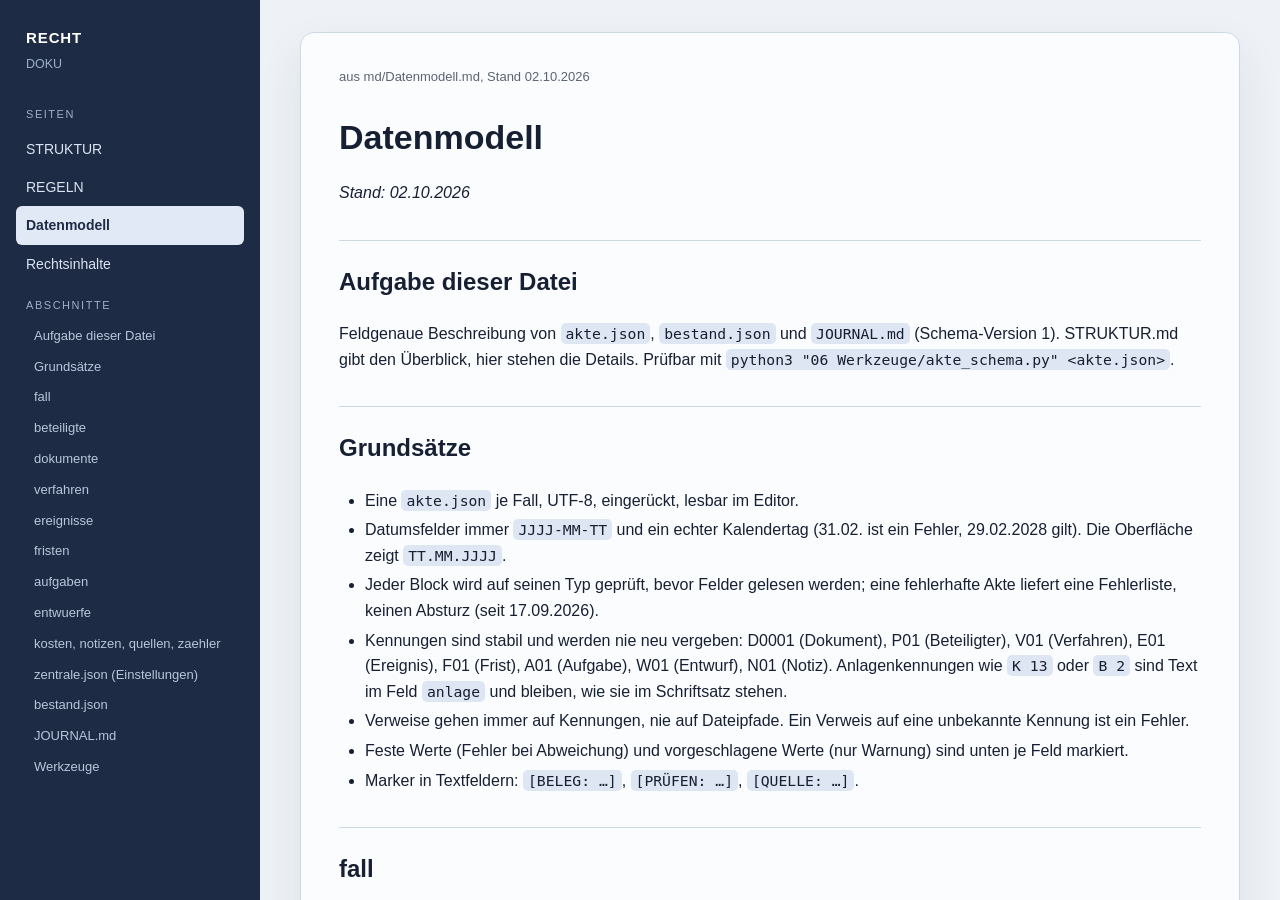
==== DOKU/Datenmodell.html @ 083ba7a0 "Chronologie als zweiseitiger Zeitpfad Die Seite 05 der Fallakte war eine einfache Liste. Außenstehen" ====
<!DOCTYPE html>
<html lang="de">
<head>
<meta charset="UTF-8">
<meta name="viewport" content="width=device-width, initial-scale=1">
<title>Datenmodell · Recht DOKU</title>
<style>
:root{--bg:#eef2f6;--paper:#fbfcfe;--text:#172033;--muted:#5b6472;--line:#cfd8e6;--soft:#e7edf5;--accent:#2f6fed;--code:#dde6f2;--nav:#1d2b44;--navtext:#dbe4f2}
*{box-sizing:border-box}html,body{height:100%;margin:0;overflow:hidden}
body{font-family:-apple-system,BlinkMacSystemFont,"Segoe UI",sans-serif;background:var(--bg);color:var(--text);line-height:1.6;display:grid;grid-template-columns:260px minmax(0,1fr)}
aside{background:var(--nav);color:var(--navtext);overflow-y:auto;min-height:0;padding:26px 16px}
aside .marke{color:#fff;font-weight:700;font-size:15px;letter-spacing:.06em;padding:0 10px 18px}
aside .marke small{display:block;color:#9fb0c9;font-weight:400;letter-spacing:0;margin-top:4px}
aside .titel{font-size:11px;letter-spacing:.14em;color:#9fb0c9;padding:14px 10px 6px;text-transform:uppercase}
aside a{display:block;color:var(--navtext);text-decoration:none;padding:8px 10px;border-radius:6px;font-size:14px}
aside a:hover{background:#ffffff14}aside a.aktiv{background:#e2e9f6;color:#1d2b44;font-weight:600}
aside a.abschnitt{font-size:13px;padding:5px 10px 5px 18px;color:#b9c6da}
main{overflow-y:auto;min-height:0;padding:32px 40px 60px}
article{max-width:960px;margin:0 auto;background:var(--paper);border:1px solid var(--line);border-radius:14px;padding:34px 38px;box-shadow:0 18px 45px rgba(23,32,51,.08)}
.stamp{color:var(--muted);font-size:13px;margin:0 0 22px}
h1{font-size:34px;margin:0 0 8px}h2{margin-top:34px;border-top:1px solid var(--line);padding-top:22px;scroll-margin-top:12px}h3{margin-top:22px}
p,li{font-size:16px}blockquote{background:var(--soft);border-left:5px solid var(--accent);margin:16px 0;padding:12px 18px;border-radius:8px}
table{width:100%;border-collapse:separate;border-spacing:0;background:#f8fafd;border:1px solid var(--line);border-radius:10px;overflow:hidden;margin:14px 0}
th,td{border-bottom:1px solid var(--line);padding:9px 12px;text-align:left;vertical-align:top;font-size:15px}th{background:var(--soft)}tr:last-child td{border-bottom:0}
code{background:var(--code);padding:2px 5px;border-radius:5px;font-size:.92em}pre{background:#eef3f8;border:1px solid var(--line);padding:16px;border-radius:10px;overflow:auto;line-height:1.45}pre code{background:transparent;padding:0}
ul,ol{padding-left:26px}li{margin:4px 0}
li.offen,li.erledigt,li.arbeit{list-style:none;margin-left:-22px;padding-left:0}
.kasten{display:inline-block;width:20px;height:20px;line-height:18px;text-align:center;border:1px solid #8a97ab;border-radius:5px;margin-right:8px;font-size:12px;font-family:ui-monospace,Menlo,monospace;background:#fff}
li.erledigt .kasten{background:#2f8f5b;color:#fff;border-color:#2f8f5b}li.arbeit .kasten{background:#e7b23c;color:#fff;border-color:#e7b23c}li.erledigt{color:var(--muted)}
hr{border:0;border-top:1px solid var(--line);margin:24px 0}
@media(max-width:760px){body{grid-template-columns:170px minmax(0,1fr)}main{padding:18px 16px 40px}article{padding:22px 18px}h1{font-size:26px}aside a{font-size:13px}}
@media print{html,body{overflow:visible;display:block}aside{display:none}main{overflow:visible;padding:0}article{border:0;box-shadow:none}}
</style>
</head>
<body>
<aside aria-label="Navigation">
<div class="marke">RECHT<small>DOKU</small></div>
<div class="titel">Seiten</div>
<a href="STRUKTUR.html" class="">STRUKTUR</a><a href="REGELN.html" class="">REGELN</a><a href="Datenmodell.html" class="aktiv">Datenmodell</a><a href="Rechtsinhalte.html" class="">Rechtsinhalte</a>
<div class="titel">Abschnitte</div>
<a class="abschnitt" href="#aufgabe-dieser-datei">Aufgabe dieser Datei</a><a class="abschnitt" href="#grundsätze">Grundsätze</a><a class="abschnitt" href="#fall">fall</a><a class="abschnitt" href="#beteiligte">beteiligte</a><a class="abschnitt" href="#dokumente">dokumente</a><a class="abschnitt" href="#verfahren">verfahren</a><a class="abschnitt" href="#ereignisse">ereignisse</a><a class="abschnitt" href="#fristen">fristen</a><a class="abschnitt" href="#aufgaben">aufgaben</a><a class="abschnitt" href="#entwuerfe">entwuerfe</a><a class="abschnitt" href="#kosten-notizen-quellen-zaehler">kosten, notizen, quellen, zaehler</a><a class="abschnitt" href="#zentralejson-einstellungen">zentrale.json (Einstellungen)</a><a class="abschnitt" href="#bestandjson">bestand.json</a><a class="abschnitt" href="#journalmd">JOURNAL.md</a><a class="abschnitt" href="#werkzeuge">Werkzeuge</a>
</aside>
<main>
<article>
<div class="stamp">aus md/Datenmodell.md, Stand 02.10.2026</div>
<h1>Datenmodell</h1>
<p><em>Stand: 02.10.2026</em></p>
<h2 id="aufgabe-dieser-datei">Aufgabe dieser Datei</h2>
<p>Feldgenaue Beschreibung von <code>akte.json</code>, <code>bestand.json</code> und <code>JOURNAL.md</code> (Schema-Version 1). STRUKTUR.md gibt den Überblick, hier stehen die Details. Prüfbar mit <code>python3 "06 Werkzeuge/akte_schema.py" &lt;akte.json&gt;</code>.</p>
<h2 id="grundsätze">Grundsätze</h2>
<ul><li>Eine <code>akte.json</code> je Fall, UTF-8, eingerückt, lesbar im Editor.</li><li>Datumsfelder immer <code>JJJJ-MM-TT</code> und ein echter Kalendertag (31.02. ist ein Fehler, 29.02.2028 gilt). Die Oberfläche zeigt <code>TT.MM.JJJJ</code>.</li><li>Jeder Block wird auf seinen Typ geprüft, bevor Felder gelesen werden; eine fehlerhafte Akte liefert eine Fehlerliste, keinen Absturz (seit 17.09.2026).</li><li>Kennungen sind stabil und werden nie neu vergeben: D0001 (Dokument), P01 (Beteiligter), V01 (Verfahren), E01 (Ereignis), F01 (Frist), A01 (Aufgabe), W01 (Entwurf), N01 (Notiz). Anlagenkennungen wie <code>K 13</code> oder <code>B 2</code> sind Text im Feld <code>anlage</code> und bleiben, wie sie im Schriftsatz stehen.</li><li>Verweise gehen immer auf Kennungen, nie auf Dateipfade. Ein Verweis auf eine unbekannte Kennung ist ein Fehler.</li><li>Feste Werte (Fehler bei Abweichung) und vorgeschlagene Werte (nur Warnung) sind unten je Feld markiert.</li><li>Marker in Textfeldern: <code>[BELEG: …]</code>, <code>[PRÜFEN: …]</code>, <code>[QUELLE: …]</code>.</li></ul>
<h2 id="fall">fall</h2>
<table><thead><tr><th>Feld</th><th>Inhalt</th><th>Regel</th></tr></thead><tbody><tr><td>id</td><td>R-0001</td><td>fest: <code>R-</code> und mindestens vier Ziffern</td></tr><tr><td>titel</td><td>Kurzbezeichnung</td><td>Pflicht</td></tr><tr><td>untertitel</td><td>Beteiligte oder Zusatz</td><td>frei</td></tr><tr><td>bereich</td><td>Hauptbereich</td><td>vorgeschlagen: die 18 Bereiche aus STRUKTUR.md plus Allgemein (seit 16.09.2026; ältere Namen bleiben gültig, nur Warnung)</td></tr><tr><td>themen</td><td>Liste von Stichworten</td><td>frei, wird aus den Dokumenten gesammelt</td></tr><tr><td>rolle</td><td>eigene Rolle, z. B. Arbeitnehmer, Betroffener, Mieter</td><td>Warnung wenn leer</td></tr><tr><td>ziel</td><td>was erreicht werden soll</td><td>Warnung wenn leer</td></tr><tr><td>rechtsordnung</td><td>DE</td><td>frei, bei Auslandsbezug Land und Sprache</td></tr><tr><td>status</td><td>offen, ruhend, abgeschlossen</td><td>fest</td></tr><tr><td>angelegt</td><td>Datum</td><td>Datum</td></tr><tr><td>angeheftet</td><td>Liste von D-Kennungen</td><td>Verweise</td></tr></tbody></table>
<h2 id="beteiligte">beteiligte</h2>
<table><thead><tr><th>Feld</th><th>Inhalt</th><th>Regel</th></tr></thead><tbody><tr><td>id</td><td>P01</td><td>fest</td></tr><tr><td>name</td><td>Name oder Stelle</td><td>Pflicht</td></tr><tr><td>rolle</td><td>Ich, Gegner, Gericht, Behörde, Anwalt, Zeuge, Stelle, Versicherung, Sonstige</td><td>vorgeschlagen</td></tr><tr><td>anschrift, kontakt</td><td>Text</td><td>frei</td></tr><tr><td>aktenzeichen</td><td>Zeichen dieser Stelle</td><td>frei</td></tr></tbody></table>
<h2 id="dokumente">dokumente</h2>
<p>Objekt mit D-Kennung als Schlüssel. Jede Datei im Bestand hat einen Eintrag, Ordnungsangaben sind optional.</p>
<table><thead><tr><th>Feld</th><th>Inhalt</th><th>Regel</th></tr></thead><tbody><tr><td>pfad</td><td>relativ zum Fallordner</td><td>Pflicht, kein <code>/</code> am Anfang, kein <code>..</code></td></tr><tr><td>titel</td><td>Anzeigetitel</td><td>frei, sonst Dateiname</td></tr><tr><td>datum</td><td>Dokumentdatum</td><td>Datum; ist kein Zugangsdatum. Aus dem Dateinamen wird ein Muster JJJJ-MM-TT nur übernommen, wenn es ein echter Kalendertag ist; sonst bleibt das Feld leer und der Hinweis steht in <code>notiz</code> (N08, 18.09.2026)</td></tr><tr><td>art</td><td>Schreiben, E-Mail, Foto, Vertrag, Bescheid, Urteil, Entwurf, Beleg, Übersicht, Gesetz, Sonstiges</td><td>vorgeschlagen</td></tr><tr><td>stand</td><td>Original, Entwurf, Versandt, Zugegangen, Historisch, Vermerk</td><td>fest</td></tr><tr><td>themen</td><td>Liste</td><td>frei</td></tr><tr><td>anlage</td><td>K 8, B 1</td><td>frei</td></tr><tr><td>personen</td><td>Liste von P-Kennungen</td><td>Verweise</td></tr><tr><td>verweise</td><td>Liste von D-Kennungen</td><td>Verweise</td></tr><tr><td>notiz</td><td>Ordnungsnotiz</td><td>frei</td></tr><tr><td>textstand</td><td>direkt ausgelesen, OCR-erkannt, visuell geprüft, teilweise lesbar, nicht lesbar</td><td>fest, optional; was vom Inhalt tatsächlich gelesen wurde (seit 17.09.2026, F34); getrennt davon liefert <code>dokument_text</code> die technische <code>textquelle</code> (direkt, pdf-text, <strong>pdf-teiltext</strong>, kein-text, werkzeug-fehlt, bild, ocr, kein-auszug, fehler; „pdf-teiltext“ seit 18.09.2026 für gemischte PDFs, deren Bildseiten unter <code>seiten_ohne_text</code> einzeln benannt werden — N06). „OCR-erkannt“ setzt das Werkzeug <code>texterkennung</code>, wenn noch kein Textstand vermerkt ist; die erkannte Fassung ist ein eigenes Dokument unter <code>07 Recherche/Texterkennung/</code> (Stand Vermerk, <code>verweise</code> auf das Original, das Original verweist zurück)</td></tr></tbody></table>
<h2 id="verfahren">verfahren</h2>
<table><thead><tr><th>Feld</th><th>Inhalt</th><th>Regel</th></tr></thead><tbody><tr><td>id</td><td>V01</td><td>fest</td></tr><tr><td>art</td><td>Arbeitsgericht, Bußgeldverfahren, Widerspruch, Mahnverfahren, Strafanzeige …</td><td>Pflicht, frei</td></tr><tr><td>stelle</td><td>P-Kennung des Gerichts oder der Behörde</td><td>Verweis</td></tr><tr><td>aktenzeichen</td><td>Zeichen der Stelle</td><td>frei</td></tr><tr><td>stand</td><td>Verfahrensstand in einem Satz</td><td>frei</td></tr><tr><td>ordner</td><td>Unterordner in 04 Verfahren</td><td>frei</td></tr></tbody></table>
<h2 id="ereignisse">ereignisse</h2>
<table><thead><tr><th>Feld</th><th>Inhalt</th><th>Regel</th></tr></thead><tbody><tr><td>id</td><td>E01</td><td>fest</td></tr><tr><td>datum</td><td>Datum</td><td>Pflicht</td></tr><tr><td>titel</td><td>Kurztitel</td><td>Pflicht</td></tr><tr><td>art</td><td>Vertrag, Gespräch, Zusage oder Angebot, Schreiben, Antwort, Beschwerde, Widerspruch, Antrag, Bescheid, Kündigung, Klage, Termin, Zugang, Versand, Vorfall, Sonstiges; aus älteren Akten weiter gültig: Entscheidung, Vermerk, Arbeitsstand</td><td>vorgeschlagen (Liste seit 02.10.2026 neutral für jedes Rechtsgebiet)</td></tr><tr><td>quelle</td><td>D-Kennung</td><td>Verweis</td></tr><tr><td>detail</td><td>Text</td><td>frei</td></tr><tr><td>zeitpunkt</td><td>genau, ungefähr, zeitraum, unbekannt</td><td>fest, optional (Standard genau); seit 17.09.2026, F13</td></tr><tr><td>datum_bis</td><td>Ende des Zeitraums</td><td>Datum, Pflicht bei zeitraum, nie vor datum</td></tr><tr><td>zeitpunkt_text</td><td>was über den Zeitpunkt bekannt ist und woher</td><td>Text, Pflicht bei unbekannt, Warnung wenn bei ungefähr leer</td></tr></tbody></table>
<p>Unsichere Zeitpunkte (F13): <code>datum</code> bleibt Pflicht und ein echter Kalendertag, ist aber bei allem außer „genau“ nur das Sortierdatum (frühester belegter oder gemeldeter Tag), nie ein erfundener Tag. Oberfläche, Übergabepaket und Fallübersicht zeigen die Art vor dem Datum („ca.“, „von bis“, „unbekannt, einsortiert bei“). Eine Frist, deren <code>ausloeser_ereignis</code> nicht genau datiert ist, kann nicht bestätigt werden.</p>
<h3 id="felder-für-die-chronologie-seit-02102026">Felder für die Chronologie (seit 02.10.2026)</h3>
<p>Alle Felder sind optional. Eine Akte ohne sie bleibt gültig und wird wie bisher angezeigt. Sie tragen die Seite 05 „Chronologie“ der Fallakte: zweiseitiger Zeitpfad, Kernereignisse, Farbe nach Gruppe, Bezug zwischen Anlass und Reaktion.</p>
<table><thead><tr><th>Feld</th><th>Inhalt</th><th>Regel</th></tr></thead><tbody><tr><td>wichtig</td><td>Kernereignis, das den Fall trägt</td><td>true oder false</td></tr><tr><td>seite</td><td>links, rechts</td><td>fest, leer erlaubt; leer heißt: aus der Rolle der ersten Person (Rolle „Ich“ rechts, alle anderen links)</td></tr><tr><td>personen</td><td>Liste von P-Kennungen</td><td>Verweise; die erste Person gilt als die handelnde und bestimmt die Farbgruppe der Karte</td></tr><tr><td>belege</td><td>Liste von D-Kennungen</td><td>Verweise; ergänzt <code>quelle</code>, das als einzelner Hauptbeleg bleibt</td></tr><tr><td>fundstelle</td><td>Seitenangabe oder Quelle ohne Dokument</td><td>Text</td></tr><tr><td>antwort_auf</td><td>E-Kennung des Anlasses</td><td>Verweis, nicht auf sich selbst</td></tr><tr><td>anmerkung</td><td>eigene Einordnung, getrennt von <code>detail</code></td><td>Text; <code>detail</code> bleibt die sachliche Darstellung (REGELN Nr. 14)</td></tr><tr><td>originalnotiz</td><td>Notiz oder Zitat im Wortlaut</td><td>Text</td></tr><tr><td>betrag</td><td>Betrag oder Einstufung</td><td>Text, bewusst keine Zahl („128 Euro“, „Stufe 5“)</td></tr><tr><td>betrag_einordnung</td><td>Ausgangslage, Angebot, abgelehntes Angebot, Zusage, vereinbart, gezahlt, ungeklärt</td><td>fest, leer erlaubt</td></tr><tr><td>belegstand</td><td>Unterlage vorhanden, Versand belegt, Zugang belegt, eigene Aufzeichnung, eigene Erinnerung, Zeuge benannt, ungeklärt</td><td>vorgeschlagen; die letzten vier gelten als eigene Angabe ohne Unterlage (<code>BELEGSTAND_EIGENE_ANGABE</code>)</td></tr><tr><td>terminstatus</td><td>vereinbart, geplant, wahrgenommen, abgesagt, verschoben</td><td>vorgeschlagen</td></tr><tr><td>reihenfolge</td><td>Ordnung bei gleichem Zeitpunkt</td><td>Zahl, auch mit Komma (1.5 sortiert zwischen 1 und 2)</td></tr></tbody></table>
<p>Ein Monat ohne Tag ist kein eigenes Datumsformat: Er wird als <code>zeitpunkt</code> „zeitraum“ vom Ersten bis zum Letzten des Monats gespeichert; die Oberfläche zeigt dann den Monatsnamen. Ein Ereignis, auf das ein anderes mit <code>antwort_auf</code> verweist oder an dem eine Frist hängt (<code>ausloeser_ereignis</code>), lässt sich nicht entfernen, solange der Verweis besteht: Das Schema weist die Akte ab.</p>
<h2 id="fristen">fristen</h2>
<table><thead><tr><th>Feld</th><th>Inhalt</th><th>Regel</th></tr></thead><tbody><tr><td>id</td><td>F01</td><td>fest</td></tr><tr><td>datum</td><td>Fristende oder Termin</td><td>Pflicht</td></tr><tr><td>titel</td><td>Kurztitel</td><td>Pflicht</td></tr><tr><td>art</td><td>gesetzlich, selbst gesetzt, von Gegenseite gesetzt, vorsorglich, Termin</td><td>fest</td></tr><tr><td>ausloeser</td><td>Ereignis und Zugang, gern mit E-Kennung</td><td>Pflicht bei bestätigt</td></tr><tr><td>rechtsgrundlage</td><td>Norm mit Absatz und Gesetz</td><td>Pflicht bei bestätigt</td></tr><tr><td>berechnung</td><td>Rechnung als Text, sichtbar</td><td>Pflicht bei bestätigt</td></tr><tr><td>pruefstatus</td><td>offen, bestätigt, abgelaufen, erledigt</td><td>fest</td></tr><tr><td>quelle</td><td>D-Kennung</td><td>Verweis, Pflicht bei bestätigt</td></tr><tr><td>geprueft_am</td><td>Datum der Bestätigung</td><td>Datum; setzt <code>frist_eintragen</code> und die Oberfläche bei bestätigt; fehlt es, nur Warnung (ältere Akten)</td></tr><tr><td>geprueft_von</td><td>wer geprüft hat (Name oder Assistent)</td><td>Text, frei</td></tr><tr><td>geprueft_stand</td><td>Fingerabdruck der Grundlagen zum Zeitpunkt der Bestätigung</td><td>Text, optional; setzt und prüft die Anwendung selbst (N02, siehe unten), nie von Hand schreiben</td></tr><tr><td>verfahren</td><td>V-Kennung des Verfahrens</td><td>Verweis, optional; bei mehreren Verfahren in einer Akte setzen (F13)</td></tr><tr><td>ausloeser_ereignis</td><td>E-Kennung des auslösenden Ereignisses (Zugang, Bekanntgabe)</td><td>Verweis, optional; bestätigt nur, wenn dessen Zeitpunkt genau ist (F13)</td></tr></tbody></table>
<p><strong>Eine Bestätigung gilt nur für den Stand, der bei der Prüfung vorlag</strong> (seit 18.09.2026, Prüfbericht N02). Wird eine Frist bestätigt, hält die Anwendung in <code>geprueft_stand</code> eine Prüfsumme über ihre Grundlagen fest: Fristende, Art, Auslöser, Rechtsgrundlage, Rechnung, Beleg und die Zeitangaben des verknüpften Auslöser-Ereignisses (<code>datum</code>, <code>zeitpunkt</code>, <code>datum_bis</code>, <code>zeitpunkt_text</code>). Vor jedem Speichern wird neu gerechnet (<code>akte_schema.fristen_nachpruefen</code>, gerufen aus <code>store.speichere_akte</code>, also auf jedem Weg — Oberfläche, <code>cli.py</code>, MCP). Weicht der Stand ab, gilt die Prüfung nicht mehr: <code>pruefstatus</code> fällt auf <code>offen</code>, <code>geprueft_am</code>, <code>geprueft_von</code> und <code>geprueft_stand</code> werden entfernt, die Rechnung bekommt einen Marker <code>[PRÜFEN: Grundlage am … geändert …]</code>, und das Journal einen Vermerk. Danach muss nachgerechnet, der Marker aufgelöst und ausdrücklich neu bestätigt werden. Eine Änderung ohne Bezug zur Frist ändert nichts. Fehlt <code>geprueft_stand</code> (erste Bestätigung, ältere Akte), wird er nachgetragen statt geprüft. Die abgeleitete Eigenschaft heißt <code>stand_aktuell</code> (<code>True</code>, <code>False</code> oder <code>None</code>, wenn kein Stand gespeichert ist).</p>
<p>Regel: <code>bestätigt</code> nur mit Auslöser, Rechtsgrundlage, Berechnung und Quelle. Seit 17.09.2026 (Prüfbericht F12) prüft das Schema dazu drei unterscheidbare Eigenschaften, die <code>akte_schema.frist_eigenschaften()</code> aus den Feldern ableitet und die Werkzeuge und Oberfläche anzeigen: <code>gerechnet</code> (die Rechnung nennt das Fristende, als <code>JJJJ-MM-TT</code> oder <code>TT.MM.JJJJ</code>; bei Terminen nicht anwendbar), <code>belegt</code> (Quelle ist eine D-Kennung und der Auslöser ist benannt; bei Terminen genügt die Quelle), <code>geprueft</code> (bestätigt mit Prüfdatum), dazu <code>ausloeser_sicher</code> (das verknüpfte Auslöser-Ereignis hat einen genauen Zeitpunkt; ohne Verknüpfung keine Aussage). Eine bestätigte Frist, deren Rechnung das Fristende nicht nennt, und jede bestätigte Frist mit einem offenen Marker <code>[PRÜFEN …]</code>, <code>[QUELLE …]</code> oder <code>[BELEG …]</code> in Titel, Auslöser, Grundlage oder Rechnung ist ein Fehler: erst auflösen oder als Aufgabe auslagern, dann bestätigen. Ein bestätigter Termin braucht die Ladung, Einladung oder Terminbestätigung als Quelle. Bei <code>art</code> Termin genügt sonst ein Datum mit Quelle. Bei Kalenderfristen aus einem Schreiben (von Gegenseite oder selbst gesetzt) ist das Schreiben die Quelle, die Rechtsgrundlage lautet „Datum laut Schreiben“. <code>abgelaufen</code> ist vorbei, bleibt aber sichtbar (etwa ein Zahlungsziel für die Verzugsfrage). <code>erledigt</code> bedeutet: gewahrt oder gegenstandslos, mit Begründung in <code>berechnung</code> oder im Journal.</p>
<h2 id="aufgaben">aufgaben</h2>
<table><thead><tr><th>Feld</th><th>Inhalt</th><th>Regel</th></tr></thead><tbody><tr><td>id</td><td>A01</td><td>fest</td></tr><tr><td>titel</td><td>Kurztitel</td><td>Pflicht</td></tr><tr><td>detail</td><td>Text</td><td>frei</td></tr><tr><td>faellig</td><td>Datum</td><td>Datum, leer erlaubt</td></tr><tr><td>erledigt</td><td>true oder false</td><td>fest</td></tr><tr><td>quelle</td><td>D-Kennung</td><td>Verweis</td></tr></tbody></table>
<h2 id="entwuerfe">entwuerfe</h2>
<table><thead><tr><th>Feld</th><th>Inhalt</th><th>Regel</th></tr></thead><tbody><tr><td>id</td><td>W01</td><td>fest</td></tr><tr><td>titel</td><td>Kurztitel</td><td>Pflicht</td></tr><tr><td>datei</td><td>Pfad der Quelle (md, txt, html) relativ zum Fallordner</td><td>frei; Ausnahme von der Kennungsregel, weil die Datei beim Erfassen oft noch keine D-Kennung hat</td></tr><tr><td>fassung</td><td>1, 2, 3 …</td><td>ganze Zahl ab 1</td></tr><tr><td>status</td><td>in Arbeit, geprüft, versandt, verworfen</td><td>fest</td></tr><tr><td>versandt_als</td><td>D-Kennung des Versandbelegs</td><td>Pflicht bei versandt</td></tr><tr><td>fassungen</td><td>Liste je erfasster Fassung: fassung, datei, sha256 (Prüfsumme der Datei zu diesem Zeitpunkt), zeit, status, bei geprüft und versandt dazu kopien (Pfade der eingefrorenen Kopien) und kopie_dokument (D-Kennung der Kopie)</td><td>optional; kopie_dokument ist ein Verweis</td></tr></tbody></table>
<p><strong>Der Status „geprüft“ und „versandt“ verlangt eine eingefrorene Fassung</strong> (seit 18.09.2026, Prüfbericht N03). Das Schema weist einen Entwurf ab, dessen Status <code>geprüft</code> oder <code>versandt</code> ist, ohne dass in <code>fassungen</code> ein Eintrag mit derselben Fassungsnummer, demselben Status und mit <code>kopien</code> steht. Damit ist das Versprechen nicht mehr vom Bedienweg abhängig: Die Oberfläche ruft für diesen Statuswechsel <code>entwurf_erfassen</code> auf (app.js v30), statt die Akte unmittelbar zu speichern; <code>cli.py</code> und MCP tun das ohnehin. „in Arbeit“ und „verworfen“ bleiben frei, sie versprechen keine Kopie.</p>
<p>Eingefrorene Fassungen (seit 17.09.2026, Prüfbericht F28): Erfasst <code>entwurf_erfassen</code> einen Entwurf mit Status „geprüft“ oder „versandt“, kopiert der Dienst die Datei und eine gleichnamige .docx nach <code>06 Entwürfe/Fassungen/&lt;Name&gt;_FassungNN_&lt;status&gt;.&lt;ext&gt;</code>, setzt die Kopie auf nur lesbar, registriert sie im Bestand mit eigener D-Kennung (Stand „Entwurf“ oder „Versandt“) und merkt Prüfsumme und Kennung in <code>fassungen</code>. Die Arbeitsdatei darf danach weiter geändert werden, die Kopie nie; eine vorhandene Kopie mit anderem Inhalt wird nicht überschrieben. Weicht der Sendetext beim Status „versandt“ von der zuletzt geprüften Fassung ab, meldet das Werkzeug es. <code>versandt_als</code> bleibt der Versandbeleg (E-Mail, Einlieferungsbeleg); der Zugang ist ein eigenes Ereignis.</p>
<h2 id="kosten-notizen-quellen-zaehler">kosten, notizen, quellen, zaehler</h2>
<table><thead><tr><th>Block</th><th>Felder</th></tr></thead><tbody><tr><td>kosten</td><td>datum, posten, betrag (Zahl in Euro), beleg (D-Kennung)</td></tr><tr><td>notizen</td><td>id N01, titel, text, datum</td></tr><tr><td>quellen</td><td>titel, url, geprueft (Datum), verwendung</td></tr><tr><td>zaehler</td><td>je Kennungsart (P, V, E, F, A, W, N) die höchste je vergebene Nummer, etwa <code>{"A": 21, "F": 20}</code>; optional in älteren Akten, dann gilt die höchste vorhandene Kennung</td></tr></tbody></table>
<p><code>zaehler</code> sorgt dafür, dass eine entfernte Kennung nie neu vergeben wird (seit 17.09.2026, Prüfbericht F11): Werkzeuge und Oberfläche bilden die nächste Kennung aus dem Größeren von Zähler und höchster vorhandener Nummer plus eins und schreiben den Zähler fort. Das Schema weist eine Akte ab, deren Zähler kleiner ist als eine vorhandene Kennung. Journal-Verweise wie „A02“ meinen damit immer denselben Eintrag, auch wenn er entfernt wurde. D-Kennungen führt <code>bestand.json</code>, dort wird nie ein Eintrag entfernt.</p>
<p><code>quellen</code> sind fallbezogene Rechtsquellen mit Abrufdatum. Der gemeinsame Zugangskatalog bleibt in <code>04 Rechtsquellen/Quellen.md</code>.</p>
<h2 id="zentralejson-einstellungen">zentrale.json (Einstellungen)</h2>
<p><code>einstellungen.feiertagsland</code> (Kürzel, Standard BW) und seit 17.09.2026 <code>einstellungen.absender</code> mit <code>name</code>, <code>strasse</code>, <code>plz_ort</code>, <code>telefon</code>, <code>email</code> (Text, je Feld eine Zeile, höchstens 200 Zeichen; leer erlaubt). Der Absender dient nur Entwürfen aus Vorlagen (<code>vorlage_fuellen</code>) und verlässt den Rechner nicht (zentrale.json kommt nie ins Produkt). Hat ein Fall einen Beteiligten mit Rolle „Ich“ und Anschrift, gewinnt dieser gegenüber dem Standard. Seit 17.09.2026 (Stufe 11) dazu <code>einstellungen.sprache</code> (Kürzel wie <code>de</code>, Standard <code>de</code>; nur Kürzel, für die eine Datei <code>oberflaeche/sprachen/&lt;kürzel&gt;.json</code> vorliegt). Die Sprache betrifft nur die Oberfläche; alle Werte in akte.json (Stand, Art, Status, Bereich, Rolle, Zeitpunkt) bleiben deutsch.</p>
<h2 id="bestandjson">bestand.json</h2>
<p>Technische Datei, schreibt nur der Dienst.</p>
<pre><code>{
  &quot;schema&quot;: 1,
  &quot;dateien&quot;: {
    &quot;D0038&quot;: {&quot;pfad&quot;: &quot;04 Verfahren/01 Teilkündigung/…JPG&quot;, &quot;sha256_erst&quot;: &quot;…&quot;, &quot;sha256&quot;: &quot;…&quot;, &quot;alt&quot;: &quot;alter Pfad&quot;, &quot;erfasst&quot;: &quot;2026-09-10&quot;}
  },
  &quot;verschiebungen&quot;: [
    {&quot;id&quot;: &quot;D0038&quot;, &quot;von&quot;: &quot;01 Eingang/…&quot;, &quot;nach&quot;: &quot;04 Verfahren/…&quot;, &quot;zeit&quot;: &quot;2026-09-22T10:00:00&quot;, &quot;weg&quot;: &quot;Oberfläche&quot;}
  ]
}</code></pre>
<p>Kennungen vergibt nur der schreibende Abgleich (<code>bestand_abgleichen</code>, außerdem Import, Zuordnung aus dem Eingang und Einsortieren). Lesende Werkzeuge (<code>fall_lesen</code>, <code>fall_uebersicht</code>, <code>bestand_pruefen</code>, Sitzungsstart) rechnen denselben Abgleich nur im Speicher und melden das Ergebnis als <code>abweichungen</code>: <code>nicht_erfasst</code> (Dateien ohne Kennung), <code>verschoben</code> (über die Prüfsumme wiedergefunden), <code>fehlend</code>. Sie schreiben weder bestand.json noch akte.json (seit 17.09.2026, Prüfbericht F03). Nennt <code>akte.json</code> beim Abgleich schon Dokumente mit Pfaden (etwa die Beispielakte), übernimmt der Bestand diese Kennungen für die passenden Pfade, statt neue zu vergeben.</p>
<p><code>sha256_erst</code> ist die Prüfsumme beim ersten Einlesen und bleibt. <code>sha256</code> ist der zuletzt gesehene Stand. Weichen beide ab, meldet die Bestandsprüfung eine Änderung. Beim Umzug werden Dateien über <code>sha256_erst</code> wiedergefunden, auch wenn ihr Pfad sich geändert hat.</p>
<h2 id="journalmd">JOURNAL.md</h2>
<p>Markdown, nur anhängen, neueste Einträge unten. Aufgaben und Fristen gehören nicht ins Journal.</p>
<pre><code>## JJJJ-MM-TT · Art · Kurztitel
Text mit Bezug auf Kennungen wie D0012, F01, A03.</code></pre>
<p>Arten: Eingang, Versand, Entscheidung, Gespräch, Termin, Arbeit, Vermerk. Die Oberfläche liest die Überschriftzeile und kann danach filtern.</p>
<h2 id="werkzeuge">Werkzeuge</h2>
<table><thead><tr><th>Werkzeug</th><th>Aufgabe</th></tr></thead><tbody><tr><td><code>06 Werkzeuge/dienst/cli.py</code></td><td>alle Werkzeuge ohne laufenden Dienst, für Claude und Skripte</td></tr><tr><td>Ändern statt neu anlegen</td><td><code>frist_setzen</code> und <code>ereignis_setzen</code> ändern einen vorhandenen Eintrag (nur die übergebenen Felder). Bei <code>ereignis_setzen</code> räumt <code>zeitpunkt: genau</code> die Felder <code>datum_bis</code> und <code>zeitpunkt_text</code> ab; bei <code>frist_setzen</code> gelten dieselben Sperren wie beim Eintragen: bestätigt nur mit Rechnung, Beleg und ohne offene Marker (seit 18.09.2026)</td></tr><tr><td>Chronologie über die Werkzeuge</td><td><code>ereignis_eintragen</code> und <code>ereignis_setzen</code> kennen alle Felder der Chronologie (Kernereignis, Seite, Personen, Belege, Fundstelle, Bezug, Anmerkung, Originalnotiz, Betrag, Belegstand, Terminstatus, Reihenfolge). Kennungen werden groß geschrieben und vom Schema geprüft; bei <code>ereignis_setzen</code> entfernt ein leerer Wert (leerer Text, leere Liste, <code>wichtig=false</code>) das Feld. <code>fall_uebersicht</code> zeigt die gesetzten Felder ohne die langen Texte (seit 02.10.2026)</td></tr><tr><td>Datei aus der KI heraus ablegen</td><td><code>datei_ablegen</code> schreibt eine Textdatei (.md oder .txt) nach 01 Eingang, 06 Entwürfe oder 07 Recherche, nie in die Originalbereiche, überschreibt nichts und registriert die Datei anschließend im Bestand (seit 18.09.2026). Seit dem Abend des 18.09.2026 (Prüfbericht N01) wird der <strong>aufgelöste</strong> Zielpfad gegen den gewählten Bereich geprüft, nicht mehr nur gegen den Fallordner: <code>unterordner</code> muss ein einfacher Ordnername sein (kein <code>..</code>, kein absoluter Pfad, kein Laufwerksbuchstabe, kein Backslash), die Datei wird exklusiv angelegt, und zurückgegeben wird der normalisierte Pfad</td></tr><tr><td><code>06 Werkzeuge/akte_schema.py</code></td><td>leere Akte erzeugen, Akte prüfen (Fehler, Warnungen); der Dienst ruft <code>validate()</code> vor jedem Speichern</td></tr><tr><td><code>05 Vorlagen/Fallvorlage/</code></td><td>Ordner 01 bis 08, leere akte.json, bestand.json, JOURNAL.md</td></tr><tr><td><code>05 Vorlagen/Beispielakte/</code></td><td>vollständiger erfundener Fall „Kündigung durch den Arbeitgeber“ (R-9001): akte.json mit allen Blöcken (seit 02.10.2026 fünf Ereignisse mit den Feldern der Chronologie, auf beiden Seiten des Zeitpfads), bestand.json mit Prüfsummen, JOURNAL.md, vier Textdokumente; über „Beispielfall laden“ (Werkzeug <code>beispiel_laden</code>) als neuer Fall kopierbar; Prüfung ohne Fehler</td></tr></tbody></table>
</article>
</main>
</body>
</html>
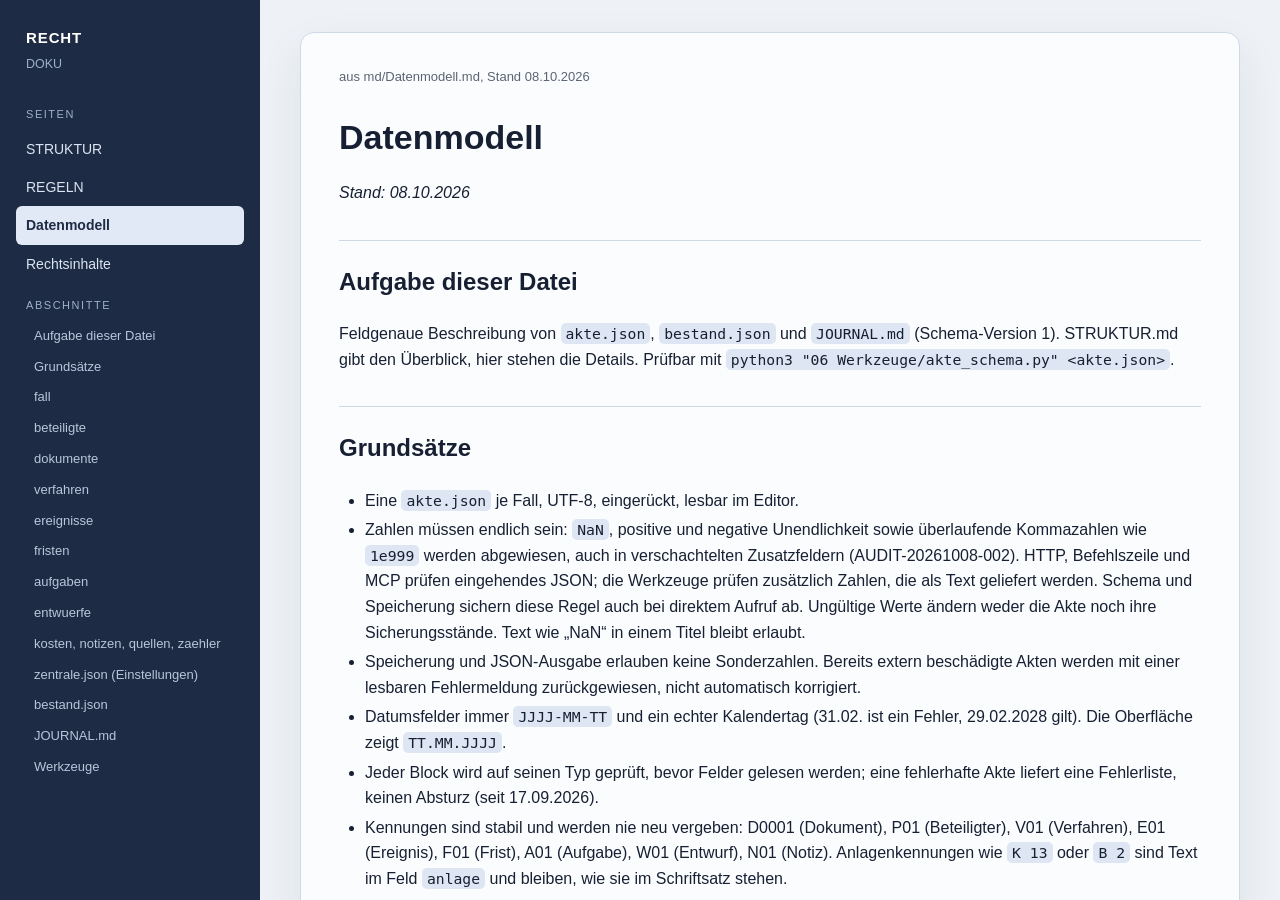
==== commit 5f9419fc: "Behebe neun Auditbefunde und aktualisiere Dokumentation Sichere Start, Einmallinks, Zahlenprüfung un" ====
--- a/DOKU/Datenmodell.html
+++ b/DOKU/Datenmodell.html
@@ -42,20 +42,20 @@
 </aside>
 <main>
 <article>
-<div class="stamp">aus md/Datenmodell.md, Stand 02.10.2026</div>
+<div class="stamp">aus md/Datenmodell.md, Stand 08.10.2026</div>
 <h1>Datenmodell</h1>
-<p><em>Stand: 02.10.2026</em></p>
+<p><em>Stand: 08.10.2026</em></p>
 <h2 id="aufgabe-dieser-datei">Aufgabe dieser Datei</h2>
 <p>Feldgenaue Beschreibung von <code>akte.json</code>, <code>bestand.json</code> und <code>JOURNAL.md</code> (Schema-Version 1). STRUKTUR.md gibt den Überblick, hier stehen die Details. Prüfbar mit <code>python3 "06 Werkzeuge/akte_schema.py" &lt;akte.json&gt;</code>.</p>
 <h2 id="grundsätze">Grundsätze</h2>
-<ul><li>Eine <code>akte.json</code> je Fall, UTF-8, eingerückt, lesbar im Editor.</li><li>Datumsfelder immer <code>JJJJ-MM-TT</code> und ein echter Kalendertag (31.02. ist ein Fehler, 29.02.2028 gilt). Die Oberfläche zeigt <code>TT.MM.JJJJ</code>.</li><li>Jeder Block wird auf seinen Typ geprüft, bevor Felder gelesen werden; eine fehlerhafte Akte liefert eine Fehlerliste, keinen Absturz (seit 17.09.2026).</li><li>Kennungen sind stabil und werden nie neu vergeben: D0001 (Dokument), P01 (Beteiligter), V01 (Verfahren), E01 (Ereignis), F01 (Frist), A01 (Aufgabe), W01 (Entwurf), N01 (Notiz). Anlagenkennungen wie <code>K 13</code> oder <code>B 2</code> sind Text im Feld <code>anlage</code> und bleiben, wie sie im Schriftsatz stehen.</li><li>Verweise gehen immer auf Kennungen, nie auf Dateipfade. Ein Verweis auf eine unbekannte Kennung ist ein Fehler.</li><li>Feste Werte (Fehler bei Abweichung) und vorgeschlagene Werte (nur Warnung) sind unten je Feld markiert.</li><li>Marker in Textfeldern: <code>[BELEG: …]</code>, <code>[PRÜFEN: …]</code>, <code>[QUELLE: …]</code>.</li></ul>
+<ul><li>Eine <code>akte.json</code> je Fall, UTF-8, eingerückt, lesbar im Editor.</li><li>Zahlen müssen endlich sein: <code>NaN</code>, positive und negative Unendlichkeit sowie überlaufende Kommazahlen wie <code>1e999</code> werden abgewiesen, auch in verschachtelten Zusatzfeldern (AUDIT-20261008-002). HTTP, Befehlszeile und MCP prüfen eingehendes JSON; die Werkzeuge prüfen zusätzlich Zahlen, die als Text geliefert werden. Schema und Speicherung sichern diese Regel auch bei direktem Aufruf ab. Ungültige Werte ändern weder die Akte noch ihre Sicherungsstände. Text wie „NaN“ in einem Titel bleibt erlaubt.</li><li>Speicherung und JSON-Ausgabe erlauben keine Sonderzahlen. Bereits extern beschädigte Akten werden mit einer lesbaren Fehlermeldung zurückgewiesen, nicht automatisch korrigiert.</li><li>Datumsfelder immer <code>JJJJ-MM-TT</code> und ein echter Kalendertag (31.02. ist ein Fehler, 29.02.2028 gilt). Die Oberfläche zeigt <code>TT.MM.JJJJ</code>.</li><li>Jeder Block wird auf seinen Typ geprüft, bevor Felder gelesen werden; eine fehlerhafte Akte liefert eine Fehlerliste, keinen Absturz (seit 17.09.2026).</li><li>Kennungen sind stabil und werden nie neu vergeben: D0001 (Dokument), P01 (Beteiligter), V01 (Verfahren), E01 (Ereignis), F01 (Frist), A01 (Aufgabe), W01 (Entwurf), N01 (Notiz). Anlagenkennungen wie <code>K 13</code> oder <code>B 2</code> sind Text im Feld <code>anlage</code> und bleiben, wie sie im Schriftsatz stehen.</li><li>Verweise gehen immer auf Kennungen, nie auf Dateipfade. Ein Verweis auf eine unbekannte Kennung ist ein Fehler.</li><li>Feste Werte (Fehler bei Abweichung) und vorgeschlagene Werte (nur Warnung) sind unten je Feld markiert.</li><li>Marker in Textfeldern: <code>[BELEG: …]</code>, <code>[PRÜFEN: …]</code>, <code>[QUELLE: …]</code>.</li></ul>
 <h2 id="fall">fall</h2>
 <table><thead><tr><th>Feld</th><th>Inhalt</th><th>Regel</th></tr></thead><tbody><tr><td>id</td><td>R-0001</td><td>fest: <code>R-</code> und mindestens vier Ziffern</td></tr><tr><td>titel</td><td>Kurzbezeichnung</td><td>Pflicht</td></tr><tr><td>untertitel</td><td>Beteiligte oder Zusatz</td><td>frei</td></tr><tr><td>bereich</td><td>Hauptbereich</td><td>vorgeschlagen: die 18 Bereiche aus STRUKTUR.md plus Allgemein (seit 16.09.2026; ältere Namen bleiben gültig, nur Warnung)</td></tr><tr><td>themen</td><td>Liste von Stichworten</td><td>frei, wird aus den Dokumenten gesammelt</td></tr><tr><td>rolle</td><td>eigene Rolle, z. B. Arbeitnehmer, Betroffener, Mieter</td><td>Warnung wenn leer</td></tr><tr><td>ziel</td><td>was erreicht werden soll</td><td>Warnung wenn leer</td></tr><tr><td>rechtsordnung</td><td>DE</td><td>frei, bei Auslandsbezug Land und Sprache</td></tr><tr><td>status</td><td>offen, ruhend, abgeschlossen</td><td>fest</td></tr><tr><td>angelegt</td><td>Datum</td><td>Datum</td></tr><tr><td>angeheftet</td><td>Liste von D-Kennungen</td><td>Verweise</td></tr></tbody></table>
 <h2 id="beteiligte">beteiligte</h2>
-<table><thead><tr><th>Feld</th><th>Inhalt</th><th>Regel</th></tr></thead><tbody><tr><td>id</td><td>P01</td><td>fest</td></tr><tr><td>name</td><td>Name oder Stelle</td><td>Pflicht</td></tr><tr><td>rolle</td><td>Ich, Gegner, Gericht, Behörde, Anwalt, Zeuge, Stelle, Versicherung, Sonstige</td><td>vorgeschlagen</td></tr><tr><td>anschrift, kontakt</td><td>Text</td><td>frei</td></tr><tr><td>aktenzeichen</td><td>Zeichen dieser Stelle</td><td>frei</td></tr></tbody></table>
+<table><thead><tr><th>Feld</th><th>Inhalt</th><th>Regel</th></tr></thead><tbody><tr><td>id</td><td>P01</td><td>fest</td></tr><tr><td>name</td><td>Name oder Stelle</td><td>Pflicht</td></tr><tr><td>rolle</td><td>Ich, Gegner, Gericht, Behörde, Anwalt, Zeuge, Stelle, Versicherung, Sonstige</td><td>vorgeschlagen; ordnet der Gruppe zu und bestimmt in der Chronologie Seite und Farbrand</td></tr><tr><td>funktion</td><td>wer der Beteiligte ist, in freien Worten, etwa „Einrichtungsleitung“ oder „Rechtsanwalt der Gegenseite“</td><td>Text, optional (seit 02.10.2026); die Erläuterung gehört hierher, nicht in die Rolle</td></tr><tr><td>anschrift, kontakt</td><td>Text</td><td>frei</td></tr><tr><td>aktenzeichen</td><td>Zeichen dieser Stelle</td><td>frei</td></tr></tbody></table>
 <h2 id="dokumente">dokumente</h2>
 <p>Objekt mit D-Kennung als Schlüssel. Jede Datei im Bestand hat einen Eintrag, Ordnungsangaben sind optional.</p>
-<table><thead><tr><th>Feld</th><th>Inhalt</th><th>Regel</th></tr></thead><tbody><tr><td>pfad</td><td>relativ zum Fallordner</td><td>Pflicht, kein <code>/</code> am Anfang, kein <code>..</code></td></tr><tr><td>titel</td><td>Anzeigetitel</td><td>frei, sonst Dateiname</td></tr><tr><td>datum</td><td>Dokumentdatum</td><td>Datum; ist kein Zugangsdatum. Aus dem Dateinamen wird ein Muster JJJJ-MM-TT nur übernommen, wenn es ein echter Kalendertag ist; sonst bleibt das Feld leer und der Hinweis steht in <code>notiz</code> (N08, 18.09.2026)</td></tr><tr><td>art</td><td>Schreiben, E-Mail, Foto, Vertrag, Bescheid, Urteil, Entwurf, Beleg, Übersicht, Gesetz, Sonstiges</td><td>vorgeschlagen</td></tr><tr><td>stand</td><td>Original, Entwurf, Versandt, Zugegangen, Historisch, Vermerk</td><td>fest</td></tr><tr><td>themen</td><td>Liste</td><td>frei</td></tr><tr><td>anlage</td><td>K 8, B 1</td><td>frei</td></tr><tr><td>personen</td><td>Liste von P-Kennungen</td><td>Verweise</td></tr><tr><td>verweise</td><td>Liste von D-Kennungen</td><td>Verweise</td></tr><tr><td>notiz</td><td>Ordnungsnotiz</td><td>frei</td></tr><tr><td>textstand</td><td>direkt ausgelesen, OCR-erkannt, visuell geprüft, teilweise lesbar, nicht lesbar</td><td>fest, optional; was vom Inhalt tatsächlich gelesen wurde (seit 17.09.2026, F34); getrennt davon liefert <code>dokument_text</code> die technische <code>textquelle</code> (direkt, pdf-text, <strong>pdf-teiltext</strong>, kein-text, werkzeug-fehlt, bild, ocr, kein-auszug, fehler; „pdf-teiltext“ seit 18.09.2026 für gemischte PDFs, deren Bildseiten unter <code>seiten_ohne_text</code> einzeln benannt werden — N06). „OCR-erkannt“ setzt das Werkzeug <code>texterkennung</code>, wenn noch kein Textstand vermerkt ist; die erkannte Fassung ist ein eigenes Dokument unter <code>07 Recherche/Texterkennung/</code> (Stand Vermerk, <code>verweise</code> auf das Original, das Original verweist zurück)</td></tr></tbody></table>
+<table><thead><tr><th>Feld</th><th>Inhalt</th><th>Regel</th></tr></thead><tbody><tr><td>pfad</td><td>relativ zum Fallordner</td><td>Pflicht, kein <code>/</code> am Anfang, kein <code>..</code></td></tr><tr><td>titel</td><td>Anzeigetitel</td><td>frei, sonst Dateiname</td></tr><tr><td>datum</td><td>Dokumentdatum</td><td>Datum; ist kein Zugangsdatum. Aus dem Dateinamen wird ein Muster JJJJ-MM-TT nur übernommen, wenn es ein echter Kalendertag ist; sonst bleibt das Feld leer und der Hinweis steht in <code>notiz</code> (N08, 18.09.2026)</td></tr><tr><td>art</td><td>Schreiben, E-Mail, Foto, Vertrag, Bescheid, Urteil, Entwurf, Beleg, Übersicht, Gesetz, Sonstiges</td><td>vorgeschlagen</td></tr><tr><td>stand</td><td>Original, Entwurf, Versandt, Zugegangen, Historisch, Vermerk</td><td>fest. Vorgabe beim Registrieren nach Bereich: 06 Entwurf, 07 Vermerk, 08 Historisch, sonst Original. Was <code>datei_ablegen</code> schreibt, ist nie Original: 06 Entwurf, sonst Vermerk, im Eingang mit Notiz „eigene Ablage“ (seit 08.10.2026, AUDIT-002)</td></tr><tr><td>themen</td><td>Liste</td><td>frei</td></tr><tr><td>anlage</td><td>K 8, B 1</td><td>frei</td></tr><tr><td>personen</td><td>Liste von P-Kennungen</td><td>Verweise</td></tr><tr><td>verweise</td><td>Liste von D-Kennungen</td><td>Verweise</td></tr><tr><td>notiz</td><td>Ordnungsnotiz</td><td>frei</td></tr><tr><td>textstand</td><td>direkt ausgelesen, OCR-erkannt, visuell geprüft, teilweise lesbar, nicht lesbar</td><td>fest, optional; was vom Inhalt tatsächlich gelesen wurde (seit 17.09.2026, F34); getrennt davon liefert <code>dokument_text</code> die technische <code>textquelle</code> (direkt, pdf-text, <strong>pdf-teiltext</strong>, kein-text, werkzeug-fehlt, bild, ocr, kein-auszug, fehler; „pdf-teiltext“ seit 18.09.2026 für gemischte PDFs, deren Bildseiten unter <code>seiten_ohne_text</code> einzeln benannt werden — N06). „OCR-erkannt“ setzt das Werkzeug <code>texterkennung</code>, wenn noch kein Textstand vermerkt ist; die erkannte Fassung ist ein eigenes Dokument unter <code>07 Recherche/Texterkennung/</code> (Stand Vermerk, <code>verweise</code> auf das Original, das Original verweist zurück)</td></tr></tbody></table>
 <h2 id="verfahren">verfahren</h2>
 <table><thead><tr><th>Feld</th><th>Inhalt</th><th>Regel</th></tr></thead><tbody><tr><td>id</td><td>V01</td><td>fest</td></tr><tr><td>art</td><td>Arbeitsgericht, Bußgeldverfahren, Widerspruch, Mahnverfahren, Strafanzeige …</td><td>Pflicht, frei</td></tr><tr><td>stelle</td><td>P-Kennung des Gerichts oder der Behörde</td><td>Verweis</td></tr><tr><td>aktenzeichen</td><td>Zeichen der Stelle</td><td>frei</td></tr><tr><td>stand</td><td>Verfahrensstand in einem Satz</td><td>frei</td></tr><tr><td>ordner</td><td>Unterordner in 04 Verfahren</td><td>frei</td></tr></tbody></table>
 <h2 id="ereignisse">ereignisse</h2>
@@ -63,7 +63,7 @@
 <p>Unsichere Zeitpunkte (F13): <code>datum</code> bleibt Pflicht und ein echter Kalendertag, ist aber bei allem außer „genau“ nur das Sortierdatum (frühester belegter oder gemeldeter Tag), nie ein erfundener Tag. Oberfläche, Übergabepaket und Fallübersicht zeigen die Art vor dem Datum („ca.“, „von bis“, „unbekannt, einsortiert bei“). Eine Frist, deren <code>ausloeser_ereignis</code> nicht genau datiert ist, kann nicht bestätigt werden.</p>
 <h3 id="felder-für-die-chronologie-seit-02102026">Felder für die Chronologie (seit 02.10.2026)</h3>
 <p>Alle Felder sind optional. Eine Akte ohne sie bleibt gültig und wird wie bisher angezeigt. Sie tragen die Seite 05 „Chronologie“ der Fallakte: zweiseitiger Zeitpfad, Kernereignisse, Farbe nach Gruppe, Bezug zwischen Anlass und Reaktion.</p>
-<table><thead><tr><th>Feld</th><th>Inhalt</th><th>Regel</th></tr></thead><tbody><tr><td>wichtig</td><td>Kernereignis, das den Fall trägt</td><td>true oder false</td></tr><tr><td>seite</td><td>links, rechts</td><td>fest, leer erlaubt; leer heißt: aus der Rolle der ersten Person (Rolle „Ich“ rechts, alle anderen links)</td></tr><tr><td>personen</td><td>Liste von P-Kennungen</td><td>Verweise; die erste Person gilt als die handelnde und bestimmt die Farbgruppe der Karte</td></tr><tr><td>belege</td><td>Liste von D-Kennungen</td><td>Verweise; ergänzt <code>quelle</code>, das als einzelner Hauptbeleg bleibt</td></tr><tr><td>fundstelle</td><td>Seitenangabe oder Quelle ohne Dokument</td><td>Text</td></tr><tr><td>antwort_auf</td><td>E-Kennung des Anlasses</td><td>Verweis, nicht auf sich selbst</td></tr><tr><td>anmerkung</td><td>eigene Einordnung, getrennt von <code>detail</code></td><td>Text; <code>detail</code> bleibt die sachliche Darstellung (REGELN Nr. 14)</td></tr><tr><td>originalnotiz</td><td>Notiz oder Zitat im Wortlaut</td><td>Text</td></tr><tr><td>betrag</td><td>Betrag oder Einstufung</td><td>Text, bewusst keine Zahl („128 Euro“, „Stufe 5“)</td></tr><tr><td>betrag_einordnung</td><td>Ausgangslage, Angebot, abgelehntes Angebot, Zusage, vereinbart, gezahlt, ungeklärt</td><td>fest, leer erlaubt</td></tr><tr><td>belegstand</td><td>Unterlage vorhanden, Versand belegt, Zugang belegt, eigene Aufzeichnung, eigene Erinnerung, Zeuge benannt, ungeklärt</td><td>vorgeschlagen; die letzten vier gelten als eigene Angabe ohne Unterlage (<code>BELEGSTAND_EIGENE_ANGABE</code>)</td></tr><tr><td>terminstatus</td><td>vereinbart, geplant, wahrgenommen, abgesagt, verschoben</td><td>vorgeschlagen</td></tr><tr><td>reihenfolge</td><td>Ordnung bei gleichem Zeitpunkt</td><td>Zahl, auch mit Komma (1.5 sortiert zwischen 1 und 2)</td></tr></tbody></table>
+<table><thead><tr><th>Feld</th><th>Inhalt</th><th>Regel</th></tr></thead><tbody><tr><td>wichtig</td><td>Kernereignis, das den Fall trägt</td><td>true oder false</td></tr><tr><td>seite</td><td>links, rechts</td><td>fest, leer erlaubt; leer heißt: aus der Rolle der ersten Person (Rolle „Ich“ rechts, alle anderen links). Der Farbrand folgt der Seite: rechts immer die eigene Farbe, links die Gruppe der ersten Person</td></tr><tr><td>personen</td><td>Liste von P-Kennungen</td><td>Verweise; die erste Person gilt als die handelnde und bestimmt die Farbgruppe der Karte</td></tr><tr><td>belege</td><td>Liste von D-Kennungen</td><td>Verweise; ergänzt <code>quelle</code>, das als einzelner Hauptbeleg bleibt</td></tr><tr><td>fundstelle</td><td>Seitenangabe oder Quelle ohne Dokument</td><td>Text</td></tr><tr><td>antwort_auf</td><td>E-Kennung des Anlasses</td><td>Verweis, nicht auf sich selbst</td></tr><tr><td>anmerkung</td><td>eigene Einordnung, getrennt von <code>detail</code></td><td>Text; <code>detail</code> bleibt die sachliche Darstellung (REGELN Nr. 14)</td></tr><tr><td>originalnotiz</td><td>Notiz oder Zitat im Wortlaut</td><td>Text</td></tr><tr><td>betrag</td><td>Betrag oder Einstufung</td><td>Text, bewusst keine Zahl („128 Euro“, „Stufe 5“)</td></tr><tr><td>betrag_einordnung</td><td>Ausgangslage, Angebot, abgelehntes Angebot, Zusage, vereinbart, gezahlt, ungeklärt</td><td>fest, leer erlaubt</td></tr><tr><td>belegstand</td><td>Unterlage vorhanden, Versand belegt, Zugang belegt, eigene Aufzeichnung, eigene Erinnerung, Zeuge benannt, ungeklärt</td><td>vorgeschlagen; die letzten vier gelten als eigene Angabe ohne Unterlage (<code>BELEGSTAND_EIGENE_ANGABE</code>)</td></tr><tr><td>terminstatus</td><td>vereinbart, geplant, wahrgenommen, abgesagt, verschoben</td><td>vorgeschlagen</td></tr><tr><td>reihenfolge</td><td>Ordnung bei gleichem Zeitpunkt</td><td>endliche Zahl, auch mit Komma (1.5 sortiert zwischen 1 und 2)</td></tr></tbody></table>
 <p>Ein Monat ohne Tag ist kein eigenes Datumsformat: Er wird als <code>zeitpunkt</code> „zeitraum“ vom Ersten bis zum Letzten des Monats gespeichert; die Oberfläche zeigt dann den Monatsnamen. Ein Ereignis, auf das ein anderes mit <code>antwort_auf</code> verweist oder an dem eine Frist hängt (<code>ausloeser_ereignis</code>), lässt sich nicht entfernen, solange der Verweis besteht: Das Schema weist die Akte ab.</p>
 <h2 id="fristen">fristen</h2>
 <table><thead><tr><th>Feld</th><th>Inhalt</th><th>Regel</th></tr></thead><tbody><tr><td>id</td><td>F01</td><td>fest</td></tr><tr><td>datum</td><td>Fristende oder Termin</td><td>Pflicht</td></tr><tr><td>titel</td><td>Kurztitel</td><td>Pflicht</td></tr><tr><td>art</td><td>gesetzlich, selbst gesetzt, von Gegenseite gesetzt, vorsorglich, Termin</td><td>fest</td></tr><tr><td>ausloeser</td><td>Ereignis und Zugang, gern mit E-Kennung</td><td>Pflicht bei bestätigt</td></tr><tr><td>rechtsgrundlage</td><td>Norm mit Absatz und Gesetz</td><td>Pflicht bei bestätigt</td></tr><tr><td>berechnung</td><td>Rechnung als Text, sichtbar</td><td>Pflicht bei bestätigt</td></tr><tr><td>pruefstatus</td><td>offen, bestätigt, abgelaufen, erledigt</td><td>fest</td></tr><tr><td>quelle</td><td>D-Kennung</td><td>Verweis, Pflicht bei bestätigt</td></tr><tr><td>geprueft_am</td><td>Datum der Bestätigung</td><td>Datum; setzt <code>frist_eintragen</code> und die Oberfläche bei bestätigt; fehlt es, nur Warnung (ältere Akten)</td></tr><tr><td>geprueft_von</td><td>wer geprüft hat (Name oder Assistent)</td><td>Text, frei</td></tr><tr><td>geprueft_stand</td><td>Fingerabdruck der Grundlagen zum Zeitpunkt der Bestätigung</td><td>Text, optional; setzt und prüft die Anwendung selbst (N02, siehe unten), nie von Hand schreiben</td></tr><tr><td>verfahren</td><td>V-Kennung des Verfahrens</td><td>Verweis, optional; bei mehreren Verfahren in einer Akte setzen (F13)</td></tr><tr><td>ausloeser_ereignis</td><td>E-Kennung des auslösenden Ereignisses (Zugang, Bekanntgabe)</td><td>Verweis, optional; bestätigt nur, wenn dessen Zeitpunkt genau ist (F13)</td></tr></tbody></table>
@@ -74,13 +74,16 @@
 <h2 id="entwuerfe">entwuerfe</h2>
 <table><thead><tr><th>Feld</th><th>Inhalt</th><th>Regel</th></tr></thead><tbody><tr><td>id</td><td>W01</td><td>fest</td></tr><tr><td>titel</td><td>Kurztitel</td><td>Pflicht</td></tr><tr><td>datei</td><td>Pfad der Quelle (md, txt, html) relativ zum Fallordner</td><td>frei; Ausnahme von der Kennungsregel, weil die Datei beim Erfassen oft noch keine D-Kennung hat</td></tr><tr><td>fassung</td><td>1, 2, 3 …</td><td>ganze Zahl ab 1</td></tr><tr><td>status</td><td>in Arbeit, geprüft, versandt, verworfen</td><td>fest</td></tr><tr><td>versandt_als</td><td>D-Kennung des Versandbelegs</td><td>Pflicht bei versandt</td></tr><tr><td>fassungen</td><td>Liste je erfasster Fassung: fassung, datei, sha256 (Prüfsumme der Datei zu diesem Zeitpunkt), zeit, status, bei geprüft und versandt dazu kopien (Pfade der eingefrorenen Kopien) und kopie_dokument (D-Kennung der Kopie)</td><td>optional; kopie_dokument ist ein Verweis</td></tr></tbody></table>
 <p><strong>Der Status „geprüft“ und „versandt“ verlangt eine eingefrorene Fassung</strong> (seit 18.09.2026, Prüfbericht N03). Das Schema weist einen Entwurf ab, dessen Status <code>geprüft</code> oder <code>versandt</code> ist, ohne dass in <code>fassungen</code> ein Eintrag mit derselben Fassungsnummer, demselben Status und mit <code>kopien</code> steht. Damit ist das Versprechen nicht mehr vom Bedienweg abhängig: Die Oberfläche ruft für diesen Statuswechsel <code>entwurf_erfassen</code> auf (app.js v30), statt die Akte unmittelbar zu speichern; <code>cli.py</code> und MCP tun das ohnehin. „in Arbeit“ und „verworfen“ bleiben frei, sie versprechen keine Kopie.</p>
-<p>Eingefrorene Fassungen (seit 17.09.2026, Prüfbericht F28): Erfasst <code>entwurf_erfassen</code> einen Entwurf mit Status „geprüft“ oder „versandt“, kopiert der Dienst die Datei und eine gleichnamige .docx nach <code>06 Entwürfe/Fassungen/&lt;Name&gt;_FassungNN_&lt;status&gt;.&lt;ext&gt;</code>, setzt die Kopie auf nur lesbar, registriert sie im Bestand mit eigener D-Kennung (Stand „Entwurf“ oder „Versandt“) und merkt Prüfsumme und Kennung in <code>fassungen</code>. Die Arbeitsdatei darf danach weiter geändert werden, die Kopie nie; eine vorhandene Kopie mit anderem Inhalt wird nicht überschrieben. Weicht der Sendetext beim Status „versandt“ von der zuletzt geprüften Fassung ab, meldet das Werkzeug es. <code>versandt_als</code> bleibt der Versandbeleg (E-Mail, Einlieferungsbeleg); der Zugang ist ein eigenes Ereignis.</p>
+<p>Eingefrorene Fassungen (seit 17.09.2026, Prüfbericht F28): Erfasst <code>entwurf_erfassen</code> einen Entwurf mit Status „geprüft“ oder „versandt“, kopiert der Dienst die Datei und eine gleichnamige .docx nach <code>06 Entwürfe/Fassungen/&lt;Name&gt;_FassungNN_&lt;status&gt;.&lt;ext&gt;</code>, setzt die Kopie auf nur lesbar, registriert sie im Bestand mit eigener D-Kennung (Stand „Entwurf“ oder „Versandt“) und merkt Prüfsumme und Kennung in <code>fassungen</code>. Mit <code>fassung_behalten</code> wechselt derselbe Text den Status ohne neue Nummer (seit 02.10.2026); hat sich die Datei seit dieser Fassung geändert, wird das abgewiesen und eine neue Fassung ist nötig. Mit <code>fassung_nach_text</code> entscheidet das Werkzeug an der Prüfsumme selbst: unveränderter Text behält die Nummer, geänderter bekommt eine neue; so ruft die Oberfläche es auf. Ist derselbe Status für diese Fassung schon festgehalten, wird dennoch der aktuelle Arbeitsstatus gesetzt (seit 08.10.2026, <code>AUDIT-20261008-003</code>). So funktioniert auch „geprüft → in Arbeit → geprüft“ bei unverändertem Text. Historische Einträge, ihre Zeitangaben, Dokumentkennungen und eingefrorene Kopien bleiben dabei erhalten; es entsteht keine doppelte Fassung. Die Werkzeugantwort <code>unveraendert: true</code> bezeichnet in diesem Zweig die beibehaltene Fassung, nicht einen unveränderten aktuellen Status. Die Arbeitsdatei darf danach weiter geändert werden, die Kopie nie; eine vorhandene Kopie mit anderem Inhalt wird nicht überschrieben. Weicht der Sendetext beim Status „versandt“ von der zuletzt geprüften Fassung ab, meldet das Werkzeug es. <code>versandt_als</code> bleibt der Versandbeleg (E-Mail, Einlieferungsbeleg); der Zugang ist ein eigenes Ereignis.</p>
 <h2 id="kosten-notizen-quellen-zaehler">kosten, notizen, quellen, zaehler</h2>
 <table><thead><tr><th>Block</th><th>Felder</th></tr></thead><tbody><tr><td>kosten</td><td>datum, posten, betrag (Zahl in Euro), beleg (D-Kennung)</td></tr><tr><td>notizen</td><td>id N01, titel, text, datum</td></tr><tr><td>quellen</td><td>titel, url, geprueft (Datum), verwendung</td></tr><tr><td>zaehler</td><td>je Kennungsart (P, V, E, F, A, W, N) die höchste je vergebene Nummer, etwa <code>{"A": 21, "F": 20}</code>; optional in älteren Akten, dann gilt die höchste vorhandene Kennung</td></tr></tbody></table>
-<p><code>zaehler</code> sorgt dafür, dass eine entfernte Kennung nie neu vergeben wird (seit 17.09.2026, Prüfbericht F11): Werkzeuge und Oberfläche bilden die nächste Kennung aus dem Größeren von Zähler und höchster vorhandener Nummer plus eins und schreiben den Zähler fort. Das Schema weist eine Akte ab, deren Zähler kleiner ist als eine vorhandene Kennung. Journal-Verweise wie „A02“ meinen damit immer denselben Eintrag, auch wenn er entfernt wurde. D-Kennungen führt <code>bestand.json</code>, dort wird nie ein Eintrag entfernt.</p>
+<p><code>zaehler</code> sorgt dafür, dass eine entfernte Kennung nie neu vergeben wird (seit 17.09.2026, Prüfbericht F11): Werkzeuge und Oberfläche bilden die nächste Kennung aus dem Größeren von Zähler und höchster vorhandener Nummer plus eins und schreiben den Zähler fort. Das Schema weist eine Akte ab, deren Zähler kleiner ist als eine vorhandene Kennung.</p>
+<p>Seit 08.10.2026 (<code>AUDIT-20261008-006</code>) vergleicht <code>store.speichere_akte</code> zusätzlich mit dem zuvor gespeicherten Höchststand: unter derselben Sperre wie Revisionsprüfung und Schreiben, vor Sicherung und Dateiänderung. Ausdrücklich kleinere Zähler werden auch dann abgewiesen, wenn zugleich alle Einträge der Art entfernt werden. Fehlende Zähler oder einzelne <code>null</code>-Werte älterer Clients übernehmen den bekannten Höchststand; neue höhere Kennungen werden dabei ebenfalls festgehalten. Noch unbenutzte Arten brauchen keinen zusätzlichen Null-Zähler.</p>
+<p>Bei Altakten ohne Zähler dienen die vor dem Speichern vorhandenen Kennungen als Mindeststand, auch wenn der neue Stand diese Einträge entfernt. Bereits früher gelöschte Kennungen ohne erhaltenen Zähler lassen sich daraus nicht nachträglich rekonstruieren. Die automatische Vergabe verwendet bekannte frühere Nummern nicht erneut; Journal-Verweise wie „A02“ werden dadurch nicht einer neuen Aufgabe zugewiesen. D-Kennungen führt <code>bestand.json</code>, dort wird nie ein Eintrag entfernt.</p>
 <p><code>quellen</code> sind fallbezogene Rechtsquellen mit Abrufdatum. Der gemeinsame Zugangskatalog bleibt in <code>04 Rechtsquellen/Quellen.md</code>.</p>
 <h2 id="zentralejson-einstellungen">zentrale.json (Einstellungen)</h2>
 <p><code>einstellungen.feiertagsland</code> (Kürzel, Standard BW) und seit 17.09.2026 <code>einstellungen.absender</code> mit <code>name</code>, <code>strasse</code>, <code>plz_ort</code>, <code>telefon</code>, <code>email</code> (Text, je Feld eine Zeile, höchstens 200 Zeichen; leer erlaubt). Der Absender dient nur Entwürfen aus Vorlagen (<code>vorlage_fuellen</code>) und verlässt den Rechner nicht (zentrale.json kommt nie ins Produkt). Hat ein Fall einen Beteiligten mit Rolle „Ich“ und Anschrift, gewinnt dieser gegenüber dem Standard. Seit 17.09.2026 (Stufe 11) dazu <code>einstellungen.sprache</code> (Kürzel wie <code>de</code>, Standard <code>de</code>; nur Kürzel, für die eine Datei <code>oberflaeche/sprachen/&lt;kürzel&gt;.json</code> vorliegt). Die Sprache betrifft nur die Oberfläche; alle Werte in akte.json (Stand, Art, Status, Bereich, Rolle, Zeitpunkt) bleiben deutsch.</p>
+<p><code>sicherung.ziel</code> und <code>sicherung.zweites_ziel</code> sind Ordnerpfade als Text. Die Einstellungsroute prüft übergebene Werte vor jeder Änderung: Hauptziel nicht leer, vollständiger Pfad oder <code>~/…</code>, außerhalb der Mappe auch nach Auflösen von Verknüpfungen, keine Steuerzeichen oder Datei als Ordner. Fehlende Ordner sind erlaubt, ein leeres zweites Ziel ebenfalls. Ein Fehler verhindert sämtliche Einstellungsänderungen dieser Anfrage. Neue Mappen haben kein zweites Ziel; vorhandene Werte werden nicht automatisch ersetzt. Einzelheiten in STRUKTUR.md, Abschnitt „Dienst“ (AUDIT-20261008-008).</p>
 <h2 id="bestandjson">bestand.json</h2>
 <p>Technische Datei, schreibt nur der Dienst.</p>
 <pre><code>{
@@ -93,14 +96,15 @@
   ]
 }</code></pre>
 <p>Kennungen vergibt nur der schreibende Abgleich (<code>bestand_abgleichen</code>, außerdem Import, Zuordnung aus dem Eingang und Einsortieren). Lesende Werkzeuge (<code>fall_lesen</code>, <code>fall_uebersicht</code>, <code>bestand_pruefen</code>, Sitzungsstart) rechnen denselben Abgleich nur im Speicher und melden das Ergebnis als <code>abweichungen</code>: <code>nicht_erfasst</code> (Dateien ohne Kennung), <code>verschoben</code> (über die Prüfsumme wiedergefunden), <code>fehlend</code>. Sie schreiben weder bestand.json noch akte.json (seit 17.09.2026, Prüfbericht F03). Nennt <code>akte.json</code> beim Abgleich schon Dokumente mit Pfaden (etwa die Beispielakte), übernimmt der Bestand diese Kennungen für die passenden Pfade, statt neue zu vergeben.</p>
-<p><code>sha256_erst</code> ist die Prüfsumme beim ersten Einlesen und bleibt. <code>sha256</code> ist der zuletzt gesehene Stand. Weichen beide ab, meldet die Bestandsprüfung eine Änderung. Beim Umzug werden Dateien über <code>sha256_erst</code> wiedergefunden, auch wenn ihr Pfad sich geändert hat.</p>
+<p><code>sha256_erst</code> ist die Prüfsumme beim ersten Einlesen und bleibt. <code>sha256</code> ist der zuletzt gesehene Stand. Weichen beide ab, meldet die Bestandsprüfung eine Änderung. Beim Umzug werden Dateien über den zuletzt registrierten Wert <code>sha256</code> wiedergefunden, wenn ihr alter Pfad fehlt und die Zuordnung eindeutig ist.</p>
+<p>Seit 08.10.2026 (<code>AUDIT-20261008-004</code>) lesen ausdrückliche Bestandsprüfungen die Dateien vollständig und blockweise neu, auch bei unveränderter Größe und unverändertem Änderungsdatum. Das gilt auch beim schreibenden Abgleich, beim Ermitteln einer Entwurfsfassung und beim Erstellen oder Wiederherstellen einer Sicherung. Nur die schnelle Bestandsübersicht beim normalen Lesen darf einen gemerkten Wert nach Pfad, Größe und Änderungszeit wiederverwenden; sie ersetzt keine vollständige Integritätsprüfung. Die frische Prüfung aktualisiert diesen Zwischenspeicher, ohne Ordnungsdaten zu schreiben.</p>
 <h2 id="journalmd">JOURNAL.md</h2>
 <p>Markdown, nur anhängen, neueste Einträge unten. Aufgaben und Fristen gehören nicht ins Journal.</p>
 <pre><code>## JJJJ-MM-TT · Art · Kurztitel
 Text mit Bezug auf Kennungen wie D0012, F01, A03.</code></pre>
 <p>Arten: Eingang, Versand, Entscheidung, Gespräch, Termin, Arbeit, Vermerk. Die Oberfläche liest die Überschriftzeile und kann danach filtern.</p>
 <h2 id="werkzeuge">Werkzeuge</h2>
-<table><thead><tr><th>Werkzeug</th><th>Aufgabe</th></tr></thead><tbody><tr><td><code>06 Werkzeuge/dienst/cli.py</code></td><td>alle Werkzeuge ohne laufenden Dienst, für Claude und Skripte</td></tr><tr><td>Ändern statt neu anlegen</td><td><code>frist_setzen</code> und <code>ereignis_setzen</code> ändern einen vorhandenen Eintrag (nur die übergebenen Felder). Bei <code>ereignis_setzen</code> räumt <code>zeitpunkt: genau</code> die Felder <code>datum_bis</code> und <code>zeitpunkt_text</code> ab; bei <code>frist_setzen</code> gelten dieselben Sperren wie beim Eintragen: bestätigt nur mit Rechnung, Beleg und ohne offene Marker (seit 18.09.2026)</td></tr><tr><td>Chronologie über die Werkzeuge</td><td><code>ereignis_eintragen</code> und <code>ereignis_setzen</code> kennen alle Felder der Chronologie (Kernereignis, Seite, Personen, Belege, Fundstelle, Bezug, Anmerkung, Originalnotiz, Betrag, Belegstand, Terminstatus, Reihenfolge). Kennungen werden groß geschrieben und vom Schema geprüft; bei <code>ereignis_setzen</code> entfernt ein leerer Wert (leerer Text, leere Liste, <code>wichtig=false</code>) das Feld. <code>fall_uebersicht</code> zeigt die gesetzten Felder ohne die langen Texte (seit 02.10.2026)</td></tr><tr><td>Datei aus der KI heraus ablegen</td><td><code>datei_ablegen</code> schreibt eine Textdatei (.md oder .txt) nach 01 Eingang, 06 Entwürfe oder 07 Recherche, nie in die Originalbereiche, überschreibt nichts und registriert die Datei anschließend im Bestand (seit 18.09.2026). Seit dem Abend des 18.09.2026 (Prüfbericht N01) wird der <strong>aufgelöste</strong> Zielpfad gegen den gewählten Bereich geprüft, nicht mehr nur gegen den Fallordner: <code>unterordner</code> muss ein einfacher Ordnername sein (kein <code>..</code>, kein absoluter Pfad, kein Laufwerksbuchstabe, kein Backslash), die Datei wird exklusiv angelegt, und zurückgegeben wird der normalisierte Pfad</td></tr><tr><td><code>06 Werkzeuge/akte_schema.py</code></td><td>leere Akte erzeugen, Akte prüfen (Fehler, Warnungen); der Dienst ruft <code>validate()</code> vor jedem Speichern</td></tr><tr><td><code>05 Vorlagen/Fallvorlage/</code></td><td>Ordner 01 bis 08, leere akte.json, bestand.json, JOURNAL.md</td></tr><tr><td><code>05 Vorlagen/Beispielakte/</code></td><td>vollständiger erfundener Fall „Kündigung durch den Arbeitgeber“ (R-9001): akte.json mit allen Blöcken (seit 02.10.2026 fünf Ereignisse mit den Feldern der Chronologie, auf beiden Seiten des Zeitpfads), bestand.json mit Prüfsummen, JOURNAL.md, vier Textdokumente; über „Beispielfall laden“ (Werkzeug <code>beispiel_laden</code>) als neuer Fall kopierbar; Prüfung ohne Fehler</td></tr></tbody></table>
+<table><thead><tr><th>Werkzeug</th><th>Aufgabe</th></tr></thead><tbody><tr><td><code>06 Werkzeuge/dienst/cli.py</code></td><td>alle Werkzeuge ohne laufenden Dienst, für Claude und Skripte</td></tr><tr><td>Ändern statt neu anlegen</td><td><code>frist_setzen</code> und <code>ereignis_setzen</code> ändern einen vorhandenen Eintrag (nur die übergebenen Felder); <code>entwurf_setzen</code> ändert den Titel eines Entwurfs (seit 02.10.2026). Bei <code>ereignis_setzen</code> räumt <code>zeitpunkt: genau</code> die Felder <code>datum_bis</code> und <code>zeitpunkt_text</code> ab; bei <code>frist_setzen</code> gelten dieselben Sperren wie beim Eintragen: bestätigt nur mit Rechnung, Beleg und ohne offene Marker (seit 18.09.2026)</td></tr><tr><td>Chronologie über die Werkzeuge</td><td><code>ereignis_eintragen</code> und <code>ereignis_setzen</code> kennen alle Felder der Chronologie (Kernereignis, Seite, Personen, Belege, Fundstelle, Bezug, Anmerkung, Originalnotiz, Betrag, Belegstand, Terminstatus, Reihenfolge). Kennungen werden groß geschrieben und vom Schema geprüft; bei <code>ereignis_setzen</code> entfernt ein leerer Wert (leerer Text, leere Liste, <code>wichtig=false</code>) das Feld. <code>fall_uebersicht</code> zeigt die gesetzten Felder ohne die langen Texte (seit 02.10.2026)</td></tr><tr><td>Datei aus der KI heraus ablegen</td><td><code>datei_ablegen</code> schreibt eine Textdatei (.md oder .txt) nach 01 Eingang, 06 Entwürfe oder 07 Recherche, nie in die Originalbereiche, überschreibt nichts und registriert die Datei anschließend im Bestand (seit 18.09.2026). Seit dem Abend des 18.09.2026 (Prüfbericht N01) wird der <strong>aufgelöste</strong> Zielpfad gegen den gewählten Bereich geprüft, nicht mehr nur gegen den Fallordner: <code>unterordner</code> muss ein einfacher Ordnername sein (kein <code>..</code>, kein absoluter Pfad, kein Laufwerksbuchstabe, kein Backslash), die Datei wird exklusiv angelegt, und zurückgegeben wird der normalisierte Pfad. Seit 08.10.2026 (AUDIT-002) setzt das Werkzeug den Stand selbst (Entwurf in 06, sonst Vermerk) und liefert ihn mit zurück; das Übergabepaket nimmt eigene Texte aus den Originalbereichen nur über <code>--nur</code> mit</td></tr><tr><td><code>06 Werkzeuge/akte_schema.py</code></td><td>leere Akte erzeugen, Akte prüfen (Fehler, Warnungen); der Dienst ruft <code>validate()</code> vor jedem Speichern</td></tr><tr><td><code>05 Vorlagen/Fallvorlage/</code></td><td>Ordner 01 bis 08, leere akte.json, bestand.json, JOURNAL.md</td></tr><tr><td><code>05 Vorlagen/Beispielakte/</code></td><td>vollständiger erfundener Fall „Kündigung durch den Arbeitgeber“ (R-9001): akte.json mit allen Blöcken (seit 02.10.2026 fünf Ereignisse mit den Feldern der Chronologie, auf beiden Seiten des Zeitpfads), bestand.json mit Prüfsummen, JOURNAL.md, vier Textdokumente; über „Beispielfall laden“ (Werkzeug <code>beispiel_laden</code>) als neuer Fall kopierbar; Prüfung ohne Fehler</td></tr></tbody></table>
 </article>
 </main>
 </body>
